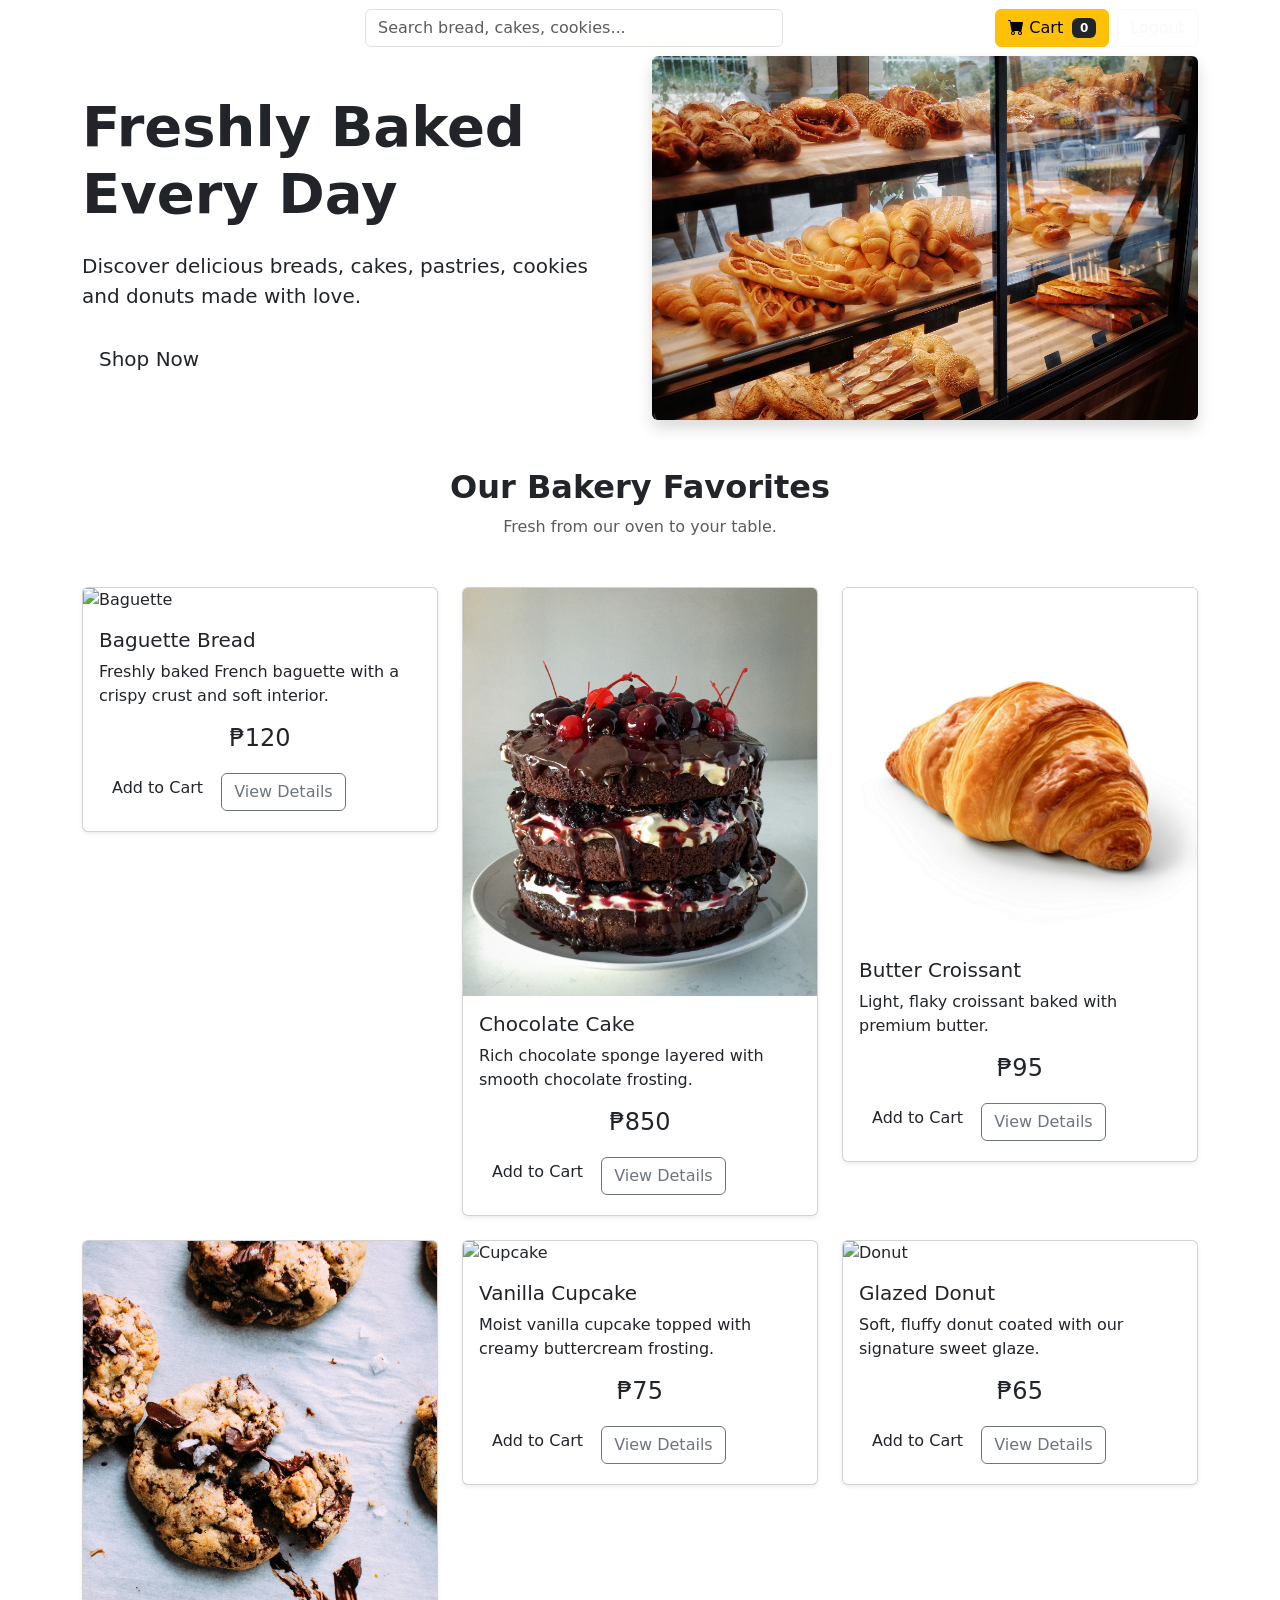
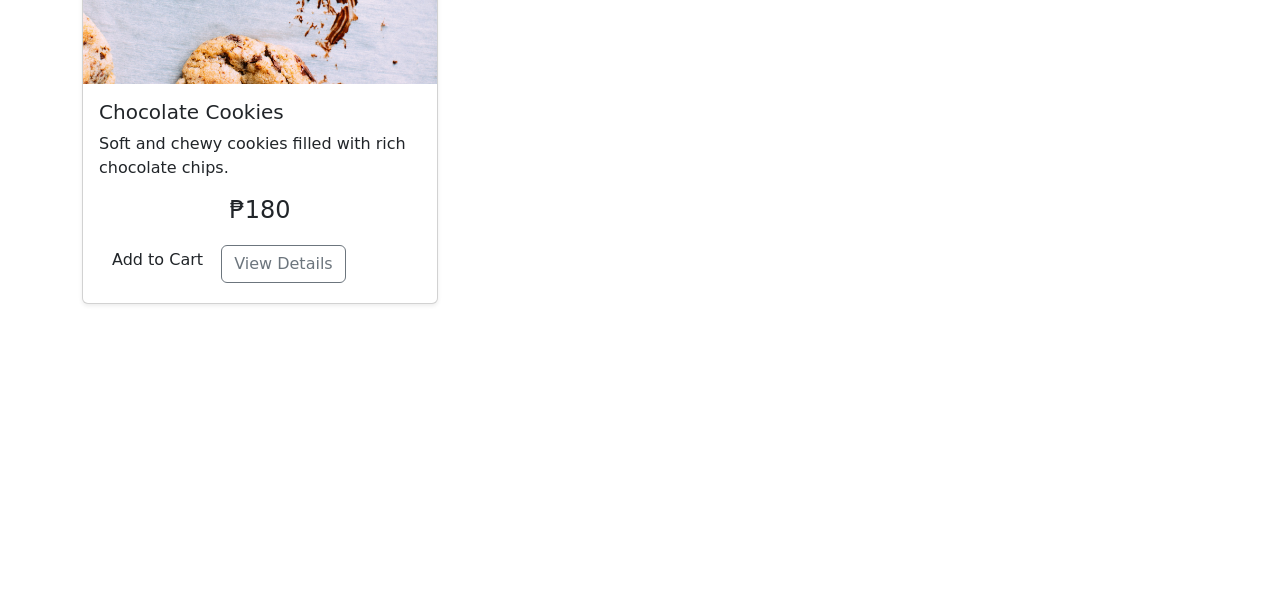
==== index.html @ 8d12274d "Add files via upload" ====
<!DOCTYPE html>
<html lang="en">

<head>

    <meta charset="UTF-8">

    <meta name="viewport" content="width=device-width, initial-scale=1.0">

    <title>Sweet Crumbs Bakery</title>

    <!-- Bootstrap 5 -->
    <link href="https://cdn.jsdelivr.net/npm/bootstrap@5.3.3/dist/css/bootstrap.min.css" rel="stylesheet">

    <!-- Bootstrap Icons -->
    <link rel="stylesheet"
        href="https://cdn.jsdelivr.net/npm/bootstrap-icons@1.11.3/font/bootstrap-icons.min.css">

    <!-- Custom CSS -->
    <link rel="stylesheet" href="css/style.css">

</head>

<body>

    <!-- ===========================
         NAVBAR
    ============================ -->

    <nav class="navbar navbar-expand-lg navbar-dark bakery-nav sticky-top">

        <div class="container">

            <a class="navbar-brand fw-bold" href="#">
                Sweet Crumbs Bakery
            </a>

            <button class="navbar-toggler" type="button" data-bs-toggle="collapse"
                data-bs-target="#navbarNav">

                <span class="navbar-toggler-icon"></span>

            </button>

            <div class="collapse navbar-collapse" id="navbarNav">

                <!-- Center Search -->
                <form class="d-flex mx-auto w-50 my-3 my-lg-0">

                    <input class="form-control me-2"
                        id="searchInput"
                        type="search"
                        placeholder="Search bread, cakes, cookies...">

                </form>

                <ul class="navbar-nav ms-auto align-items-center">

                    <li class="nav-item">

                        <a class="nav-link active" href="#">Home</a>

                    </li>

                    <li class="nav-item">

                        <a class="nav-link" href="#products">Products</a>

                    </li>

                    <li class="nav-item">

                        <button class="btn btn-warning ms-lg-3"
                            data-bs-toggle="offcanvas"
                            data-bs-target="#cartCanvas">

                            <i class="bi bi-cart-fill"></i>

                            Cart

                            <span class="badge bg-dark ms-1"
                                id="cartCount">0</span>

                        </button>

                    </li>

                    <li class="nav-item ms-lg-2">

                        <a href="login.html"
                            class="btn btn-outline-light">

                            Logout

                        </a>

                    </li>

                </ul>

            </div>

        </div>

    </nav>

    <!-- ===========================
         HERO
    ============================ -->

    <section class="hero-section">

        <div class="container">

            <div class="row align-items-center">

                <div class="col-lg-6">

                    <h1 class="display-4 fw-bold">

                        Freshly Baked
                        Every Day

                    </h1>

                    <p class="lead my-4">

                        Discover delicious breads, cakes, pastries,
                        cookies and donuts made with love.

                    </p>

                    <a href="#products"
                        class="btn bakery-btn btn-lg">

                        Shop Now

                    </a>

                </div>

                <div class="col-lg-6 text-center">

                    <img src="hero.jpg"
                        class="img-fluid rounded shadow hero-image"
                        alt="Bakery Hero">

                </div>

            </div>

        </div>

    </section>

    <!-- ===========================
         PRODUCTS
    ============================ -->

    <section class="container py-5" id="products">

        <div class="text-center mb-5">

            <h2 class="fw-bold">

                Our Bakery Favorites

            </h2>

            <p class="text-muted">

                Fresh from our oven to your table.

            </p>

        </div>

        <div class="row g-4" id="productContainer">
                        <!-- Product 1 -->
            <div class="col-lg-4 col-md-6 product-item" data-name="Baguette Bread">
                <div class="card product-card shadow-sm">

                    <img src="baguette.jpg" class="card-img-top" alt="Baguette">

                    <div class="card-body">

                        <h5 class="card-title">
                            Baguette Bread
                        </h5>

                        <p class="card-text">
                            Freshly baked French baguette with a crispy crust and soft interior.
                        </p>

                        <h4 class="text-center text-brown mb-3">
                            ₱120
                        </h4>

                        <button class="btn bakery-btn mb-2"
                            onclick="addToCart('Baguette Bread',120)">
                            Add to Cart
                        </button>

                        <button class="btn btn-outline-secondary"
                            data-bs-toggle="modal"
                            data-bs-target="#baguetteModal">
                            View Details
                        </button>

                    </div>
                </div>
            </div>

            <!-- Product 2 -->
            <div class="col-lg-4 col-md-6 product-item" data-name="Chocolate Cake">
                <div class="card product-card shadow-sm">

                    <img src="chocolate-cake.jpg" class="card-img-top" alt="Chocolate Cake">

                    <div class="card-body">

                        <h5 class="card-title">
                            Chocolate Cake
                        </h5>

                        <p class="card-text">
                            Rich chocolate sponge layered with smooth chocolate frosting.
                        </p>

                        <h4 class="text-center text-brown mb-3">
                            ₱850
                        </h4>

                        <button class="btn bakery-btn mb-2"
                            onclick="addToCart('Chocolate Cake',850)">
                            Add to Cart
                        </button>

                        <button class="btn btn-outline-secondary"
                            data-bs-toggle="modal"
                            data-bs-target="#cakeModal">
                            View Details
                        </button>

                    </div>
                </div>
            </div>

            <!-- Product 3 -->
            <div class="col-lg-4 col-md-6 product-item" data-name="Butter Croissant">
                <div class="card product-card shadow-sm">

                    <img src="croissant.jpg" class="card-img-top" alt="Croissant">

                    <div class="card-body">

                        <h5 class="card-title">
                            Butter Croissant
                        </h5>

                        <p class="card-text">
                            Light, flaky croissant baked with premium butter.
                        </p>

                        <h4 class="text-center text-brown mb-3">
                            ₱95
                        </h4>

                        <button class="btn bakery-btn mb-2"
                            onclick="addToCart('Butter Croissant',95)">
                            Add to Cart
                        </button>

                        <button class="btn btn-outline-secondary"
                            data-bs-toggle="modal"
                            data-bs-target="#croissantModal">
                            View Details
                        </button>

                    </div>
                </div>
            </div>

            <!-- Product 4 -->
            <div class="col-lg-4 col-md-6 product-item" data-name="Chocolate Cookies">
                <div class="card product-card shadow-sm">

                    <img src="cookies.jpg" class="card-img-top" alt="Cookies">

                    <div class="card-body">

                        <h5 class="card-title">
                            Chocolate Cookies
                        </h5>

                        <p class="card-text">
                            Soft and chewy cookies filled with rich chocolate chips.
                        </p>

                        <h4 class="text-center text-brown mb-3">
                            ₱180
                        </h4>

                        <button class="btn bakery-btn mb-2"
                            onclick="addToCart('Chocolate Cookies',180)">
                            Add to Cart
                        </button>

                        <button class="btn btn-outline-secondary"
                            data-bs-toggle="modal"
                            data-bs-target="#cookiesModal">
                            View Details
                        </button>

                    </div>
                </div>
            </div>

            <!-- Product 5 -->
            <div class="col-lg-4 col-md-6 product-item" data-name="Vanilla Cupcake">
                <div class="card product-card shadow-sm">

                    <img src="cupcake.jpg" class="card-img-top" alt="Cupcake">

                    <div class="card-body">

                        <h5 class="card-title">
                            Vanilla Cupcake
                        </h5>

                        <p class="card-text">
                            Moist vanilla cupcake topped with creamy buttercream frosting.
                        </p>

                        <h4 class="text-center text-brown mb-3">
                            ₱75
                        </h4>

                        <button class="btn bakery-btn mb-2"
                            onclick="addToCart('Vanilla Cupcake',75)">
                            Add to Cart
                        </button>

                        <button class="btn btn-outline-secondary"
                            data-bs-toggle="modal"
                            data-bs-target="#cupcakeModal">
                            View Details
                        </button>

                    </div>
                </div>
            </div>

            <!-- Product 6 -->
            <div class="col-lg-4 col-md-6 product-item" data-name="Glazed Donut">
                <div class="card product-card shadow-sm">

                    <img src="donut.jpg" class="card-img-top" alt="Donut">

                    <div class="card-body">

                        <h5 class="card-title">
                            Glazed Donut
                        </h5>

                        <p class="card-text">
                            Soft, fluffy donut coated with our signature sweet glaze.
                        </p>

                        <h4 class="text-center text-brown mb-3">
                            ₱65
                        </h4>

                        <button class="btn bakery-btn mb-2"
                            onclick="addToCart('Glazed Donut',65)">
                            Add to Cart
                        </button>

                        <button class="btn btn-outline-secondary"
                            data-bs-toggle="modal"
                            data-bs-target="#donutModal">
                            View Details
                        </button>

                    </div>
                </div>
            </div>

        </div>

    </section>
        <!-- ====================================
         PRODUCT MODALS
    ===================================== -->

    <!-- Baguette Modal -->
    <div class="modal fade" id="baguetteModal" tabindex="-1" aria-hidden="true">
        <div class="modal-dialog modal-lg modal-dialog-centered">
            <div class="modal-content">

                <div class="modal-header">
                    <h5 class="modal-title">Baguette Bread</h5>

                    <button type="button"
                        class="btn-close"
                        data-bs-dismiss="modal">
                    </button>
                </div>

                <div class="modal-body">

                    <img src="baguette.jpg"
                        class="img-fluid rounded mb-3"
                        alt="Baguette">

                    <p>
                        Our authentic French baguette is baked fresh every
                        morning with a crisp golden crust and a soft,
                        airy center. Perfect with butter, soup,
                        sandwiches, or enjoyed on its own.
                    </p>

                    <h4 class="text-brown">
                        ₱120
                    </h4>

                </div>

                <div class="modal-footer">

                    <button class="btn bakery-btn"
                        onclick="addToCart('Baguette Bread',120)">
                        Add to Cart
                    </button>

                </div>

            </div>
        </div>
    </div>

    <!-- Chocolate Cake Modal -->
    <div class="modal fade" id="cakeModal" tabindex="-1" aria-hidden="true">
        <div class="modal-dialog modal-lg modal-dialog-centered">
            <div class="modal-content">

                <div class="modal-header">

                    <h5 class="modal-title">
                        Chocolate Cake
                    </h5>

                    <button class="btn-close"
                        data-bs-dismiss="modal">
                    </button>

                </div>

                <div class="modal-body">

                    <img src="chocolate-cake.jpg"
                        class="img-fluid rounded mb-3"
                        alt="Chocolate Cake">

                    <p>
                        Moist chocolate sponge layered with premium chocolate
                        ganache and finished with rich chocolate frosting.
                        A favorite for birthdays and celebrations.
                    </p>

                    <h4 class="text-brown">
                        ₱850
                    </h4>

                </div>

                <div class="modal-footer">

                    <button class="btn bakery-btn"
                        onclick="addToCart('Chocolate Cake',850)">
                        Add to Cart
                    </button>

                </div>

            </div>
        </div>
    </div>

    <!-- Croissant Modal -->
    <div class="modal fade" id="croissantModal" tabindex="-1" aria-hidden="true">
        <div class="modal-dialog modal-lg modal-dialog-centered">
            <div class="modal-content">

                <div class="modal-header">

                    <h5 class="modal-title">
                        Butter Croissant
                    </h5>

                    <button class="btn-close"
                        data-bs-dismiss="modal">
                    </button>

                </div>

                <div class="modal-body">

                    <img src="croissant.jpg"
                        class="img-fluid rounded mb-3"
                        alt="Croissant">

                    <p>
                        Delicious buttery croissant with flaky layers and a
                        light texture. Best served warm with coffee
                        or hot chocolate.
                    </p>

                    <h4 class="text-brown">
                        ₱95
                    </h4>

                </div>

                <div class="modal-footer">

                    <button class="btn bakery-btn"
                        onclick="addToCart('Butter Croissant',95)">
                        Add to Cart
                    </button>

                </div>

            </div>
        </div>
    </div>

    <!-- Cookies Modal -->
    <div class="modal fade" id="cookiesModal" tabindex="-1" aria-hidden="true">
        <div class="modal-dialog modal-lg modal-dialog-centered">
            <div class="modal-content">

                <div class="modal-header">

                    <h5 class="modal-title">
                        Chocolate Cookies
                    </h5>

                    <button class="btn-close"
                        data-bs-dismiss="modal">
                    </button>

                </div>

                <div class="modal-body">

                    <img src="cookies.jpg"
                        class="img-fluid rounded mb-3"
                        alt="Cookies">

                    <p>
                        Soft baked cookies packed with chocolate chips and
                        baked until perfectly golden.
                        Great as a snack or dessert.
                    </p>

                    <h4 class="text-brown">
                        ₱180
                    </h4>

                </div>

                <div class="modal-footer">

                    <button class="btn bakery-btn"
                        onclick="addToCart('Chocolate Cookies',180)">
                        Add to Cart
                    </button>

                </div>

            </div>
        </div>
    </div>

    <!-- Cupcake Modal -->
    <div class="modal fade" id="cupcakeModal" tabindex="-1" aria-hidden="true">
        <div class="modal-dialog modal-lg modal-dialog-centered">
            <div class="modal-content">

                <div class="modal-header">

                    <h5 class="modal-title">
                        Vanilla Cupcake
                    </h5>

                    <button class="btn-close"
                        data-bs-dismiss="modal">
                    </button>

                </div>

                <div class="modal-body">

                    <img src="cupcake.jpg"
                        class="img-fluid rounded mb-3"
                        alt="Cupcake">

                    <p>
                        A moist vanilla cupcake topped with smooth buttercream
                        frosting and colorful sprinkles. A classic bakery
                        favorite for every occasion.
                    </p>

                    <h4 class="text-brown">
                        ₱75
                    </h4>

                </div>

                <div class="modal-footer">

                    <button class="btn bakery-btn"
                        onclick="addToCart('Vanilla Cupcake',75)">
                        Add to Cart
                    </button>

                </div>

            </div>
        </div>
    </div>

    <!-- Donut Modal -->
    <div class="modal fade" id="donutModal" tabindex="-1" aria-hidden="true">
        <div class="modal-dialog modal-lg modal-dialog-centered">
            <div class="modal-content">

                <div class="modal-header">

                    <h5 class="modal-title">
                        Glazed Donut
                    </h5>

                    <button class="btn-close"
                        data-bs-dismiss="modal">
                    </button>

                </div>

                <div class="modal-body">

                    <img src="donut.jpg"
                        class="img-fluid rounded mb-3"
                        alt="Donut">

                    <p>
                        Freshly fried donut glazed with our signature sweet
                        icing. Soft, fluffy, and perfect with coffee.
                    </p>

                    <h4 class="text-brown">
                        ₱65
                    </h4>

                </div>

                <div class="modal-footer">

                    <button class="btn bakery-btn"
                        onclick="addToCart('Glazed Donut',65)">
                        Add to Cart
                    </button>

                </div>

            </div>
        </div>
    </div>
        <!-- ===========================
         FOOTER
    ============================ -->

    <footer class="footer-section text-white py-5">

        <div class="container">

            <div class="row">

                <div class="col-md-6">

                    <h4>Sweet Crumbs Bakery</h4>

                    <p>
                        Freshly baked breads, cakes, pastries and desserts
                        made with love every single day.
                    </p>

                </div>

                <div class="col-md-3">

                    <h5>Contact</h5>

                    <p class="mb-1">
                        <i class="bi bi-telephone-fill"></i>
                        0912-345-6789
                    </p>

                    <p class="mb-1">
                        <i class="bi bi-envelope-fill"></i>
                        sweetcrumbs@email.com
                    </p>

                </div>

                <div class="col-md-3">

                    <h5>Location</h5>

                    <p>
                        123 Bakery Street<br>
                        Rizal, Philippines
                    </p>

                </div>

            </div>

            <hr>

            <div class="text-center">

                © 2026 Sweet Crumbs Bakery |
                Bootstrap 5 Student Project

            </div>

        </div>

    </footer>

    <!-- ===========================
         SHOPPING CART
    ============================ -->

    <div class="offcanvas offcanvas-end"
        tabindex="-1"
        id="cartCanvas">

        <div class="offcanvas-header">

            <h4>Your Cart</h4>

            <button class="btn-close"
                data-bs-dismiss="offcanvas">
            </button>

        </div>

        <div class="offcanvas-body">

            <div id="cartItems">

                <p class="text-muted">
                    Your cart is empty.
                </p>

            </div>

            <hr>

            <h5>

                Total:
                ₱<span id="cartTotal">0</span>

            </h5>

            <a href="checkout.html"
                class="btn bakery-btn w-100 mt-3">

                Proceed to Checkout

            </a>

        </div>

    </div>

    <!-- Bootstrap -->

    <script src="https://cdn.jsdelivr.net/npm/bootstrap@5.3.3/dist/js/bootstrap.bundle.min.js"></script>

    <script>

        let cart = JSON.parse(localStorage.getItem("cart")) || [];

        function saveCart(){

            localStorage.setItem("cart", JSON.stringify(cart));

            updateCart();

        }

        function addToCart(name, price){

            cart.push({

                name:name,

                price:price

            });

            saveCart();

            alert(name + " added to cart!");

        }

        function removeItem(index){

            cart.splice(index,1);

            saveCart();

        }

        function updateCart(){

            const cartItems = document.getElementById("cartItems");

            const cartTotal = document.getElementById("cartTotal");

            const cartCount = document.getElementById("cartCount");

            cartItems.innerHTML="";

            let total=0;

            if(cart.length===0){

                cartItems.innerHTML="<p class='text-muted'>Your cart is empty.</p>";

            }

            cart.forEach((item,index)=>{

                total+=item.price;

                cartItems.innerHTML +=`

                <div class="d-flex justify-content-between align-items-center border-bottom py-2">

                    <div>

                        <strong>${item.name}</strong><br>

                        ₱${item.price}

                    </div>

                    <button
                        class="btn btn-sm btn-danger"
                        onclick="removeItem(${index})">

                        X

                    </button>

                </div>

                `;

            });

            cartTotal.innerText=total;

            cartCount.innerText=cart.length;

        }

        updateCart();

        // SEARCH BAR

        document.getElementById("searchInput").addEventListener("keyup",function(){

            let value=this.value.toLowerCase();

            let products=document.querySelectorAll(".product-item");

            products.forEach(function(product){

                let name=product.dataset.name.toLowerCase();

                if(name.includes(value)){

                    product.style.display="block";

                }

                else{

                    product.style.display="none";

                }

            });

        });

    </script>

</body>

</html>
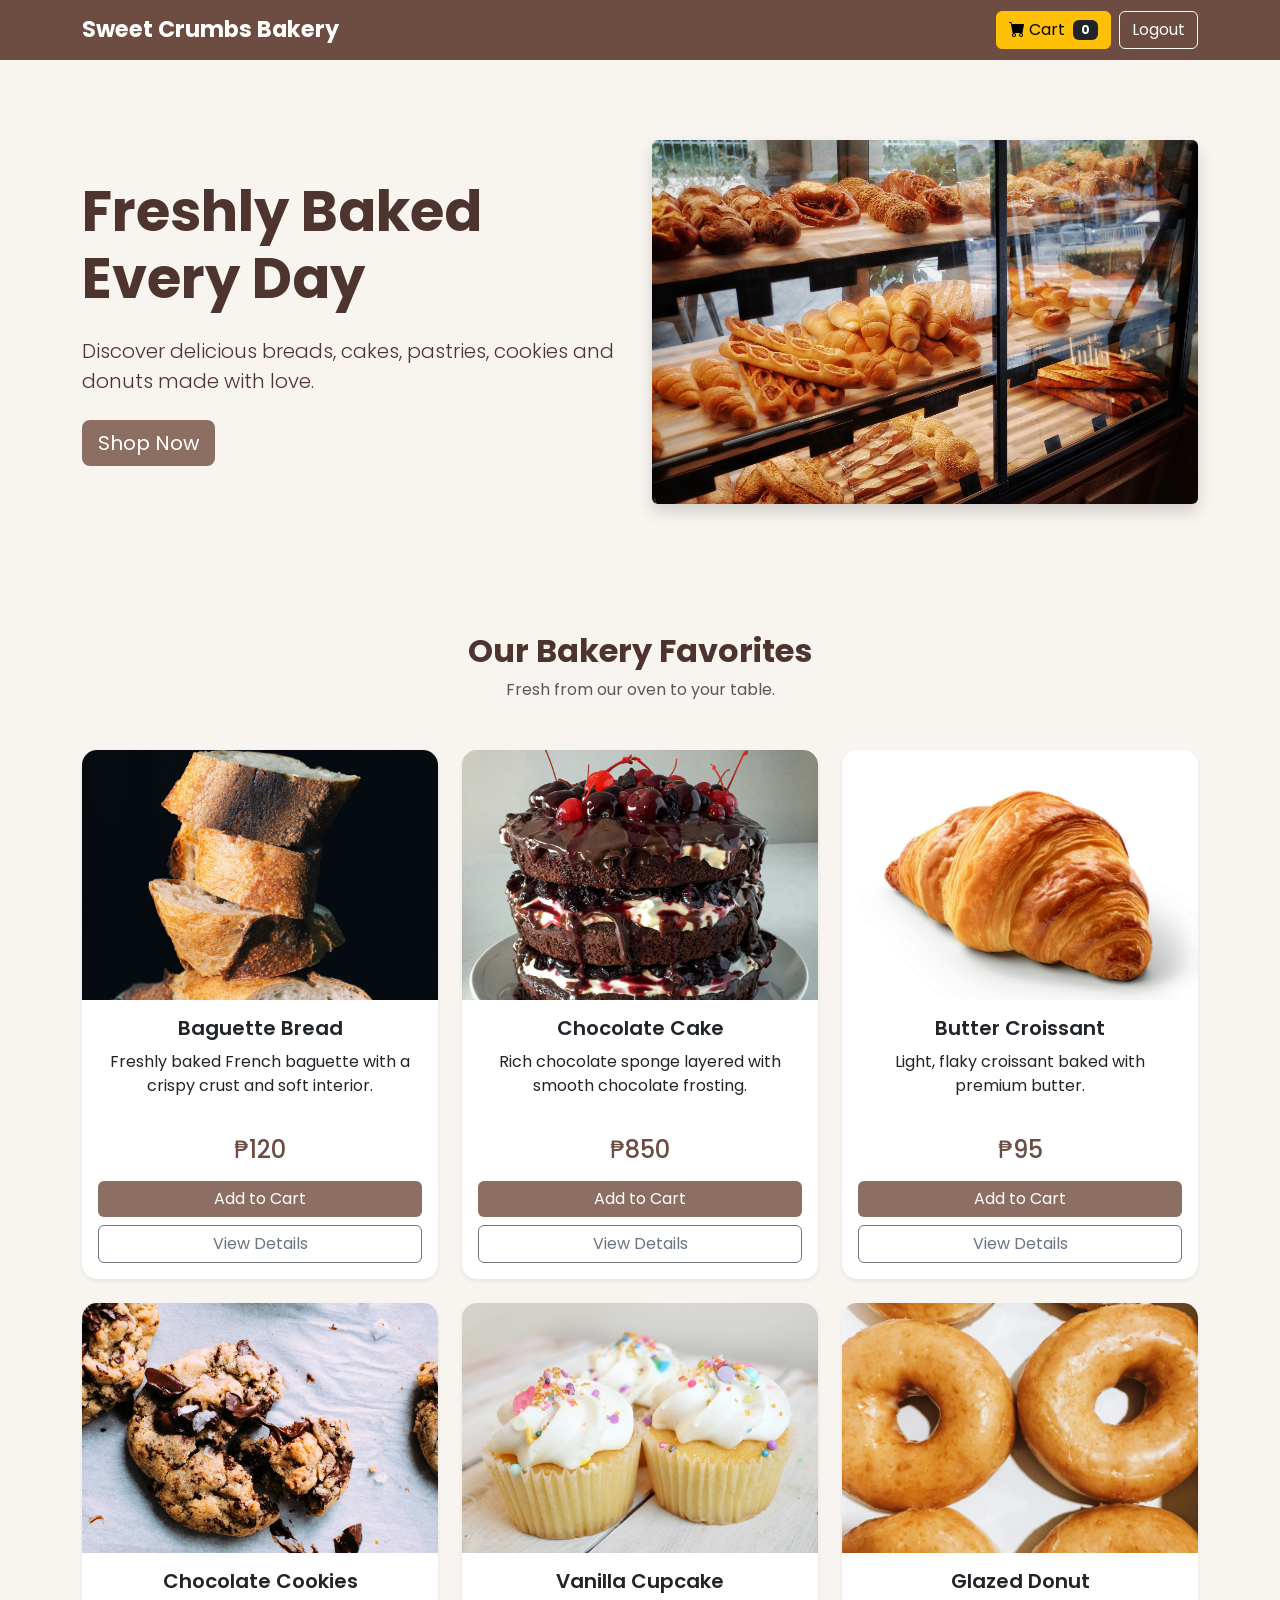
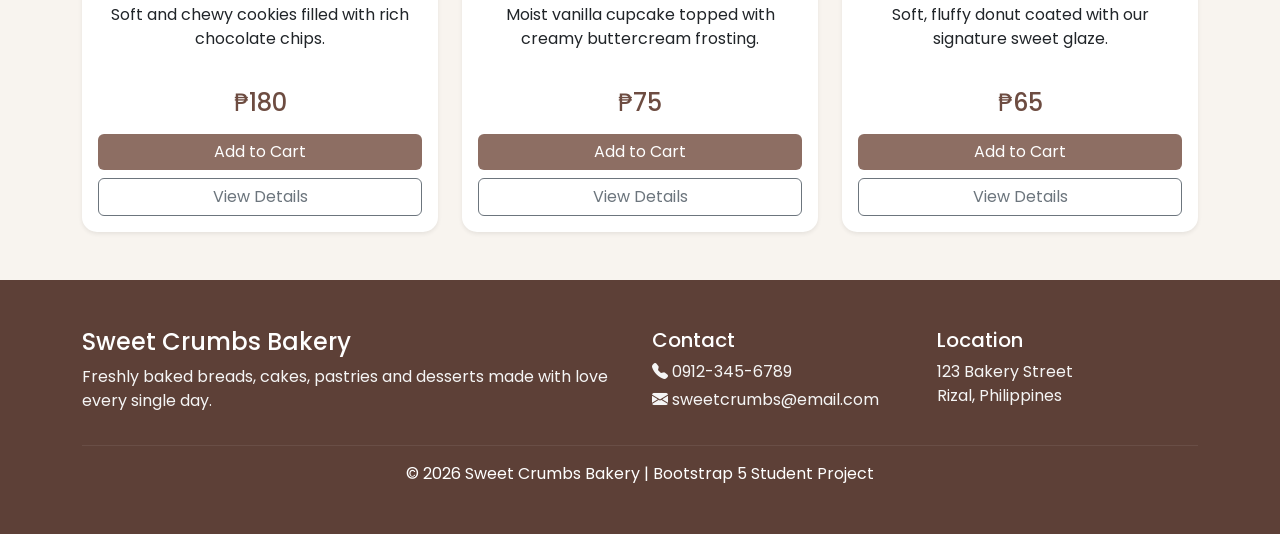
==== commit 3c685f2a: "Improved navbar" ====
--- a/index.html
+++ b/index.html
@@ -42,66 +42,41 @@
 
             </button>
 
-            <div class="collapse navbar-collapse" id="navbarNav">
-
-                <!-- Center Search -->
-                <form class="d-flex mx-auto w-50 my-3 my-lg-0">
-
-                    <input class="form-control me-2"
-                        id="searchInput"
-                        type="search"
-                        placeholder="Search bread, cakes, cookies...">
-
-                </form>
-
-                <ul class="navbar-nav ms-auto align-items-center">
-
-                    <li class="nav-item">
-
-                        <a class="nav-link active" href="#">Home</a>
-
-                    </li>
-
-                    <li class="nav-item">
-
-                        <a class="nav-link" href="#products">Products</a>
-
-                    </li>
-
-                    <li class="nav-item">
-
-                        <button class="btn btn-warning ms-lg-3"
-                            data-bs-toggle="offcanvas"
-                            data-bs-target="#cartCanvas">
-
-                            <i class="bi bi-cart-fill"></i>
-
-                            Cart
-
-                            <span class="badge bg-dark ms-1"
-                                id="cartCount">0</span>
-
-                        </button>
-
-                    </li>
-
-                    <li class="nav-item ms-lg-2">
-
-                        <a href="login.html"
-                            class="btn btn-outline-light">
-
-                            Logout
-
-                        </a>
-
-                    </li>
-
-                </ul>
-
-            </div>
-
-        </div>
-
+          <div class="collapse navbar-collapse" id="navbarNav">
+
+    <ul class="navbar-nav ms-auto align-items-center">
+
+        <li class="nav-item">
+
+            <button class="btn btn-warning"
+                data-bs-toggle="offcanvas"
+                data-bs-target="#cartCanvas">
+
+                <i class="bi bi-cart-fill"></i>
+
+                Cart
+
+                <span class="badge bg-dark ms-1"
+                    id="cartCount">0</span>
+
+            </button>
+
+        </li>
+
+        <li class="nav-item ms-lg-2">
+
+            <a href="login.html"
+                class="btn btn-outline-light">
+
+                Logout
+
+            </a>
+
+        </li>
+
+    </ul>
+
+</div>
     </nav>
 
     <!-- ===========================
@@ -884,36 +859,8 @@
 
         updateCart();
 
-        // SEARCH BAR
-
-        document.getElementById("searchInput").addEventListener("keyup",function(){
-
-            let value=this.value.toLowerCase();
-
-            let products=document.querySelectorAll(".product-item");
-
-            products.forEach(function(product){
-
-                let name=product.dataset.name.toLowerCase();
-
-                if(name.includes(value)){
-
-                    product.style.display="block";
-
-                }
-
-                else{
-
-                    product.style.display="none";
-
-                }
-
-            });
-
-        });
-
     </script>
 
 </body>
 
-</html>+</html>
--- a/css/style.css
+++ b/css/style.css
@@ -0,0 +1,291 @@
+/* ====================================
+   GOOGLE FONT
+==================================== */
+
+@import url('https://fonts.googleapis.com/css2?family=Poppins:wght@300;400;500;600;700&display=swap');
+
+/* ====================================
+   GENERAL
+==================================== */
+
+*{
+    margin:0;
+    padding:0;
+    box-sizing:border-box;
+}
+
+body{
+    font-family:'Poppins',sans-serif;
+    background:#f8f4ef;
+    color:#4e342e;
+}
+
+/* ====================================
+   LOGIN PAGE
+==================================== */
+
+.login-page{
+    background:linear-gradient(rgba(0,0,0,.45),rgba(0,0,0,.45)),
+    url("../hero.jpg") center/cover no-repeat;
+}
+
+.login-card{
+    overflow:hidden;
+}
+
+.login-card img{
+    height:240px;
+    object-fit:cover;
+}
+
+/* ====================================
+   NAVBAR
+==================================== */
+
+.bakery-nav{
+    background:#6d4c41;
+}
+
+.navbar-brand{
+    font-weight:700;
+    font-size:1.4rem;
+}
+
+.nav-link{
+    color:#fff !important;
+    transition:.3s;
+}
+
+.nav-link:hover{
+    color:#ffe0b2 !important;
+}
+
+/* ====================================
+   BUTTONS
+==================================== */
+
+.bakery-btn{
+    background:#8d6e63;
+    color:#fff;
+    border:none;
+    transition:.3s;
+}
+
+.bakery-btn:hover{
+    background:#5d4037;
+    color:#fff;
+}
+
+.btn-outline-light:hover{
+    color:#5d4037;
+}
+
+/* ====================================
+   HERO
+==================================== */
+
+.hero-section{
+    padding:80px 0;
+}
+
+.hero-image{
+    max-height:420px;
+    width:100%;
+    object-fit:cover;
+}
+
+/* ====================================
+   PRODUCT CARDS
+==================================== */
+
+.product-card{
+    border:none;
+    border-radius:15px;
+    overflow:hidden;
+    transition:.3s;
+    height:100%;
+    min-height:520px;
+}
+
+.product-card:hover{
+    transform:translateY(-8px);
+    box-shadow:0 15px 25px rgba(0,0,0,.20);
+}
+
+.product-card img{
+    width:100%;
+    height:250px;
+    object-fit:cover;
+    object-position:center;
+}
+
+.card-body{
+    display:flex;
+    flex-direction:column;
+}
+
+.card-title{
+    font-weight:600;
+    text-align:center;
+    margin-bottom:10px;
+}
+
+.card-text{
+    flex-grow:1;
+    text-align:center;
+    min-height:70px;
+}
+
+.card-body .btn{
+    width:100%;
+}
+
+.text-brown{
+    color:#6d4c41;
+}
+
+/* ====================================
+   MODALS
+==================================== */
+
+.modal-content{
+    border-radius:15px;
+}
+
+.modal-body img{
+    width:100%;
+    max-height:320px;
+    object-fit:cover;
+    border-radius:10px;
+}
+
+/* ====================================
+   FOOTER
+==================================== */
+
+.footer-section{
+    background:#5d4037;
+}
+
+.footer-section h4,
+.footer-section h5{
+    color:#fff;
+}
+
+.footer-section p{
+    color:#f5f5f5;
+}
+
+.footer-section hr{
+    border-color:rgba(255,255,255,.3);
+}
+
+/* ====================================
+   OFFCANVAS CART
+==================================== */
+
+.offcanvas-header{
+    background:#6d4c41;
+    color:#fff;
+}
+
+.offcanvas-body{
+    background:#fffaf5;
+}
+
+.offcanvas .btn-danger{
+    padding:4px 10px;
+}
+
+/* ====================================
+   CHECKOUT
+==================================== */
+
+.card{
+    border-radius:15px;
+}
+
+.form-control,
+.form-select{
+    border-radius:10px;
+}
+
+.form-control:focus,
+.form-select:focus{
+    border-color:#8d6e63;
+    box-shadow:0 0 0 .2rem rgba(141,110,99,.25);
+}
+
+/* ====================================
+   SEARCH BAR
+==================================== */
+
+#searchInput{
+    border-radius:50px;
+}
+
+#searchInput:focus{
+    border-color:#8d6e63;
+    box-shadow:0 0 0 .2rem rgba(141,110,99,.25);
+}
+
+/* ====================================
+   BADGE
+==================================== */
+
+.badge{
+    font-size:.75rem;
+}
+
+/* ====================================
+   RESPONSIVE
+==================================== */
+
+@media (max-width:991px){
+
+    .hero-section{
+        text-align:center;
+        padding:50px 0;
+    }
+
+    .hero-image{
+        margin-top:30px;
+    }
+
+    .navbar .w-50{
+        width:100% !important;
+    }
+
+}
+
+@media (max-width:768px){
+
+    .product-card{
+        min-height:auto;
+    }
+
+    .hero-section h1{
+        font-size:2.2rem;
+    }
+
+    .footer-section{
+        text-align:center;
+    }
+
+}
+
+@media (max-width:576px){
+
+    .hero-section{
+        padding:40px 0;
+    }
+
+    .hero-section h1{
+        font-size:1.8rem;
+    }
+
+    .hero-image{
+        max-height:280px;
+    }
+
+}
